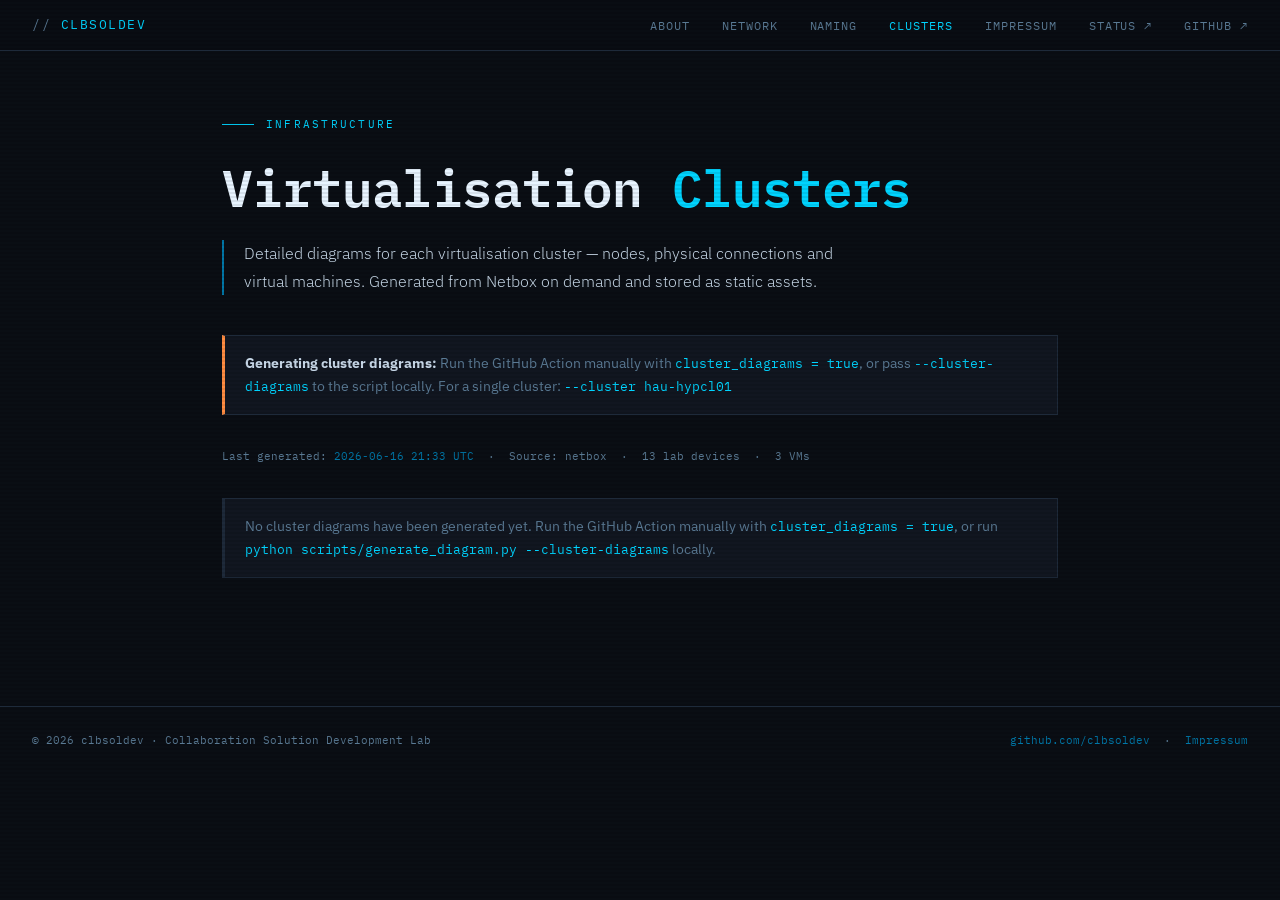
==== clusters.html @ f9344c49 "feat: cluster detail diagrams, impressum.json, --no-simplify flag, cluster notes from Netbox - Add d" ====
<!DOCTYPE html>
<html lang="en">
<head>
  <meta charset="UTF-8" />
  <meta name="viewport" content="width=device-width, initial-scale=1.0" />
  <title>Clusters · clbsoldev</title>
  <link rel="preconnect" href="https://fonts.googleapis.com" />
  <link rel="preconnect" href="https://fonts.gstatic.com" crossorigin />
  <link href="https://fonts.googleapis.com/css2?family=IBM+Plex+Mono:wght@400;600&family=IBM+Plex+Sans:ital,wght@0,300;0,400;0,600;1,300&display=swap" rel="stylesheet" />
  <link rel="stylesheet" href="assets/style.css" />
  <script src="assets/components.js" defer></script>
  <script src="assets/clusters.js"   defer></script>
</head>
<body>

<site-nav active="clusters"></site-nav>

<div class="page">

  <div class="eyebrow fade-up">Infrastructure</div>
  <h1 class="fade-up delay-1">Virtualisation <span class="accent">Clusters</span></h1>
  <p class="hero-desc fade-up delay-2">
    Detailed diagrams for each virtualisation cluster — nodes, physical connections
    and virtual machines. Generated from Netbox on demand and stored as static assets.
  </p>

  <div class="generate-hint">
    <strong>Generating cluster diagrams:</strong>
    Run the GitHub Action manually with <code>cluster_diagrams = true</code>,
    or pass <code>--cluster-diagrams</code> to the script locally.
    For a single cluster: <code>--cluster hau-hypcl01</code>
  </div>

  <div id="meta-line" class="text-dim"
       style="font-family:var(--mono);font-size:.7rem;margin-bottom:2rem;">
    Loading…
  </div>

  <div id="cluster-grid" class="cluster-grid">
    <!-- Populated by assets/clusters.js -->
  </div>

</div>

<site-footer></site-footer>

</body>
</html>
---- assets/style.css ----
/* ── clbsoldev · shared stylesheet ── */

:root {
  --bg:        #0a0e14;
  --surface:   #111620;
  --border:    #1e2a3a;
  --accent:    #00d4ff;
  --accent2:   #0077a8;
  --text:      #c8d8e8;
  --text-dim:  #5a7a94;
  --text-head: #e8f4ff;
  --green:     #00e5a0;
  --orange:    #ff8c42;
  --mono:      'IBM Plex Mono', monospace;
  --sans:      'IBM Plex Sans', sans-serif;
}

*, *::before, *::after { box-sizing: border-box; margin: 0; padding: 0; }
html { scroll-behavior: smooth; }

body {
  background: var(--bg);
  color: var(--text);
  font-family: var(--sans);
  font-size: 15px;
  line-height: 1.7;
  min-height: 100vh;
}

/* Scanline overlay */
body::before {
  content: '';
  position: fixed; inset: 0;
  background: repeating-linear-gradient(
    0deg, transparent, transparent 2px,
    rgba(0,0,0,.08) 2px, rgba(0,0,0,.08) 4px
  );
  pointer-events: none;
  z-index: 9999;
}

/* ── NAV (shared, also used by <site-nav> web component) ── */
.site-nav {
  position: sticky; top: 0; z-index: 100;
  background: rgba(10,14,20,.92);
  backdrop-filter: blur(12px);
  border-bottom: 1px solid var(--border);
  display: flex; align-items: center; justify-content: space-between;
  padding: .75rem 2rem;
}
.site-nav .nav-brand {
  font-family: var(--mono); font-size: .8rem;
  color: var(--accent); letter-spacing: .12em;
  text-transform: uppercase; text-decoration: none;
}
.site-nav .nav-brand span { color: var(--text-dim); }
.site-nav .nav-links { display: flex; gap: 2rem; list-style: none; }
.site-nav .nav-links a {
  font-family: var(--mono); font-size: .75rem;
  color: var(--text-dim); text-decoration: none;
  letter-spacing: .08em; text-transform: uppercase; transition: color .2s;
}
.site-nav .nav-links a:hover,
.site-nav .nav-links a.active { color: var(--accent); }

/* ── FOOTER ── */
.site-footer {
  border-top: 1px solid var(--border); padding: 1.5rem 2rem;
  display: flex; align-items: center; justify-content: space-between;
  flex-wrap: wrap; gap: .5rem;
}
.site-footer .footer-left {
  font-family: var(--mono); font-size: .68rem; color: var(--text-dim);
}
.site-footer .footer-right {
  font-family: var(--mono); font-size: .68rem; color: var(--text-dim);
}
.site-footer a { color: var(--accent2); text-decoration: none; }
.site-footer a:hover { color: var(--accent); }

/* ── IMPRESSUM ── */
.impressum-grid { display: grid; grid-template-columns: 1fr 1fr; gap: 2rem; }
@media (max-width: 600px) { .impressum-grid { grid-template-columns: 1fr; } }
.imp-block h3 {
  font-family: var(--mono); font-size: .75rem; letter-spacing: .12em;
  text-transform: uppercase; color: var(--accent); margin-bottom: .75rem;
}
.imp-block p, .imp-block address {
  font-size: .88rem; color: var(--text-dim); font-style: normal; line-height: 1.8;
}
.imp-block a { color: var(--accent2); text-decoration: none; }
.imp-block a:hover { color: var(--accent); }
.imp-disclaimer {
  margin-top: 2rem; padding: 1rem 1.25rem;
  border-left: 2px solid var(--border); font-size: .82rem; color: var(--text-dim);
}

/* ── TYPOGRAPHY ── */
.eyebrow {
  font-family: var(--mono); font-size: .7rem; letter-spacing: .2em;
  color: var(--accent); text-transform: uppercase;
  margin-bottom: 1.5rem;
  display: flex; align-items: center; gap: .75rem;
}
.eyebrow::before {
  content: ''; display: inline-block;
  width: 32px; height: 1px; background: var(--accent);
}

h1 {
  font-family: var(--mono);
  font-size: clamp(1.8rem, 5vw, 3.2rem);
  font-weight: 600; color: var(--text-head);
  line-height: 1.15; margin-bottom: 1.5rem; letter-spacing: -.02em;
}
h1 .accent { color: var(--accent); }

h2 {
  font-family: var(--mono); font-size: 1.5rem; font-weight: 600;
  color: var(--text-head); margin-bottom: 1rem; letter-spacing: -.01em;
}

.section-label {
  font-family: var(--mono); font-size: .68rem; letter-spacing: .2em;
  color: var(--accent); text-transform: uppercase; margin-bottom: .6rem;
}
.section-lead {
  color: var(--text-dim); font-weight: 300;
  margin-bottom: 3rem; max-width: 600px;
}

/* ── CARDS ── */
.card-grid {
  display: grid; grid-template-columns: repeat(auto-fit, minmax(260px, 1fr));
  gap: 1.25rem;
}
.card {
  background: var(--bg); border: 1px solid var(--border);
  padding: 1.5rem; transition: border-color .2s;
}
.card:hover { border-color: var(--accent2); }
.card-icon { font-size: 1.4rem; margin-bottom: .75rem; }
.card h3 {
  font-family: var(--mono); font-size: .85rem; font-weight: 600;
  color: var(--text-head); margin-bottom: .5rem; letter-spacing: .03em;
}
.card p { font-size: .88rem; color: var(--text-dim); line-height: 1.6; }

/* ── NETWORK ARCH ── */
.arch-grid { display: grid; grid-template-columns: 1fr 1fr 1fr; gap: 2rem; margin-bottom: 2rem; }
@media (max-width: 780px) { .arch-grid { grid-template-columns: 1fr; } }
.arch-block { border: 1px solid var(--border); background: var(--surface); padding: 1.5rem; }
.arch-block-title {
  font-family: var(--mono); font-size: .7rem; letter-spacing: .15em;
  text-transform: uppercase; margin-bottom: 1rem;
  padding-bottom: .5rem; border-bottom: 1px solid var(--border);
}
.arch-block-title.pub  { color: var(--orange); border-bottom-color: var(--orange); }
.arch-block-title.lab  { color: var(--green);  border-bottom-color: var(--green); }
.arch-block-title.saas { color: var(--accent2); border-bottom-color: var(--accent2); }
.node-list { list-style: none; }
.node-list li {
  display: flex; align-items: flex-start; gap: .75rem;
  padding: .5rem 0; border-bottom: 1px solid var(--border); font-size: .85rem;
}
.node-list li:last-child { border-bottom: none; }
.node-dot { width: 6px; height: 6px; border-radius: 50%; margin-top: .45rem; flex-shrink: 0; }
.node-dot.pub  { background: var(--orange); }
.node-dot.lab  { background: var(--green); }
.node-dot.saas { background: var(--accent2); }
.node-name { color: var(--text-head); font-family: var(--mono); font-size: .8rem; }
.node-desc { color: var(--text-dim); font-size: .8rem; }

/* ── WG CALLOUT ── */
.wg-callout {
  border: 1px solid var(--border); background: var(--surface);
  padding: 1rem 1.25rem; margin-bottom: 2rem;
  display: flex; align-items: flex-start; gap: .75rem;
}
.wg-callout-title {
  font-family: var(--mono); font-size: .75rem; color: var(--accent);
  font-weight: 600; margin-bottom: .25rem; letter-spacing: .05em;
}
.wg-callout-body { font-size: .83rem; color: var(--text-dim); line-height: 1.6; }

/* ── DIAGRAM ── */
.diagram-box { border: 1px solid var(--border); background: var(--surface); padding: 2rem; text-align: center; }
.diagram-box img { max-width: 100%; display: block; margin: 0 auto; }
.static-diagram { width: 100%; max-width: 960px; margin: 0 auto; display: block; }
.diagram-meta {
  font-family: var(--mono); font-size: .65rem; color: var(--text-dim);
  margin-top: 1rem; letter-spacing: .06em;
}

/* ── BUTTONS ── */
.btn-row { display: flex; gap: 1rem; flex-wrap: wrap; }
.btn {
  font-family: var(--mono); font-size: .78rem;
  letter-spacing: .08em; text-transform: uppercase; text-decoration: none;
  padding: .65rem 1.4rem; border: 1px solid var(--accent);
  color: var(--accent); background: transparent; transition: background .2s, color .2s; cursor: pointer;
}
.btn:hover { background: var(--accent); color: var(--bg); }
.btn.ghost { border-color: var(--border); color: var(--text-dim); }
.btn.ghost:hover { border-color: var(--text-dim); color: var(--text); background: transparent; }
.badge-row { display: flex; flex-wrap: wrap; gap: .6rem; margin-bottom: 3rem; }
.badge {
  font-family: var(--mono); font-size: .68rem; letter-spacing: .06em;
  padding: .3rem .75rem; border: 1px solid var(--border);
  border-radius: 2px; color: var(--text-dim); background: var(--surface);
}
.badge.hi { border-color: var(--accent2); color: var(--accent); }

/* ── NAMING PAGE ── */
.page { max-width: 900px; margin: 0 auto; padding: 4rem 2rem 6rem; }
.schema {
  background: var(--surface); border: 1px solid var(--border);
  border-left: 3px solid var(--accent);
  padding: 1.5rem 2rem; margin-bottom: 3rem; font-family: var(--mono);
}
.schema-line { font-size: 1.1rem; color: var(--text-head); letter-spacing: .04em; margin-bottom: .75rem; }
.schema-line .seg { color: var(--accent); }
.schema-line .sep { color: var(--text-dim); }
.schema-line .opt { color: var(--orange); }
.schema-annotation { display: flex; flex-wrap: wrap; gap: .5rem 2rem; font-size: .72rem; color: var(--text-dim); }
.schema-annotation .key { color: var(--accent); }

.example-grid { display: grid; grid-template-columns: repeat(auto-fit, minmax(340px, 1fr)); gap: 1rem; margin-bottom: 3rem; }
.example-card { background: var(--surface); border: 1px solid var(--border); padding: 1.25rem 1.5rem; }
.example-hostname { font-family: var(--mono); font-size: .95rem; font-weight: 600; color: var(--accent); margin-bottom: .5rem; }
.example-desc { font-size: .82rem; color: var(--text-dim); line-height: 1.6; }
.example-desc strong { color: var(--text); font-weight: 600; }

/* ── SORTABLE TABLE ── */
.conv-table-wrap { overflow-x: auto; margin-bottom: 2.5rem; }
.conv-table { width: 100%; border-collapse: collapse; font-size: .85rem; }
.conv-table th {
  font-family: var(--mono); font-size: .68rem; letter-spacing: .12em;
  text-transform: uppercase; color: var(--text-dim); text-align: left;
  padding: .5rem .75rem; border-bottom: 1px solid var(--border);
  cursor: pointer; user-select: none; white-space: nowrap;
}
.conv-table th:hover { color: var(--accent); }
.conv-table th .sort-icon { margin-left: .3em; opacity: .4; font-style: normal; }
.conv-table th.sorted-asc  .sort-icon,
.conv-table th.sorted-desc .sort-icon { opacity: 1; color: var(--accent); }
.conv-table td { padding: .6rem .75rem; border-bottom: 1px solid var(--border); vertical-align: top; }
.conv-table tr:last-child td { border-bottom: none; }
.conv-table tbody tr:hover td { background: var(--surface); }
.code { font-family: var(--mono); font-size: .82rem; color: var(--accent); font-weight: 600; white-space: nowrap; }
.code.orange { color: var(--orange); }
.code.green  { color: var(--green); }
.text-dim { color: var(--text-dim); font-size: .82rem; }
.callout {
  background: var(--surface); border: 1px solid var(--border);
  border-left: 3px solid var(--orange);
  padding: 1rem 1.25rem; font-size: .85rem; color: var(--text-dim); margin-bottom: 2rem;
}
.callout strong { color: var(--text); }

/* ── SECTION ── */
section { padding: 5rem 2rem; }
.section-inner { max-width: 960px; margin: 0 auto; }
#about { background: var(--surface); }
#impressum { background: var(--surface); }

/* ── HERO ── */
#home {
  min-height: 92vh; display: flex; flex-direction: column; justify-content: center;
  padding: 4rem 2rem 2rem; max-width: 960px; margin: 0 auto;
}
.hero-desc {
  font-size: 1rem; color: var(--text); font-weight: 300;
  max-width: 620px; margin-bottom: 2.5rem;
  border-left: 2px solid var(--accent2); padding-left: 1.25rem;
}

/* ── ANIMATIONS ── */
@keyframes fadeUp {
  from { opacity: 0; transform: translateY(20px); }
  to   { opacity: 1; transform: translateY(0); }
}
.fade-up  { animation: fadeUp .6s ease both; }
.delay-1  { animation-delay: .1s; }
.delay-2  { animation-delay: .25s; }
.delay-3  { animation-delay: .4s; }
.delay-4  { animation-delay: .55s; }

/* ── CLUSTERS PAGE ── */
.cluster-grid {
  display: flex;
  flex-direction: column;
  gap: 3rem;
}
.cluster-section {
  border: 1px solid var(--border);
  background: var(--surface);
}
.cluster-header {
  display: flex;
  align-items: flex-start;
  justify-content: space-between;
  padding: 1.25rem 1.5rem;
  border-bottom: 1px solid var(--border);
  gap: 1rem;
  flex-wrap: wrap;
}
.cluster-title {
  font-family: var(--mono);
  font-size: 1.1rem;
  font-weight: 600;
  color: var(--text-head);
  letter-spacing: .02em;
  margin: 0 0 .2rem 0;
}
.cluster-desc {
  font-size: .82rem;
  color: var(--text-dim);
  margin-top: .2rem;
}
.cluster-notes {
  font-size: .85rem;
  color: var(--text);
  margin-top: .6rem;
  line-height: 1.7;
  max-width: 600px;
  white-space: pre-wrap;
}
.cluster-badges {
  display: flex;
  gap: .5rem;
  flex-wrap: wrap;
  align-items: center;
}
.cluster-diagram {
  padding: 1.5rem;
  text-align: center;
  background: var(--bg);
}
.cluster-diagram img {
  max-width: 100%;
  display: block;
  margin: 0 auto;
}
.cluster-diagram .no-diagram {
  font-family: var(--mono);
  font-size: .8rem;
  color: var(--text-dim);
  padding: 2rem 0;
}
.cluster-nodes {
  padding: 1rem 1.5rem;
  border-top: 1px solid var(--border);
  display: flex;
  flex-wrap: wrap;
  gap: .4rem;
}
.node-pill {
  font-family: var(--mono);
  font-size: .7rem;
  color: var(--text-dim);
  background: var(--bg);
  border: 1px solid var(--border);
  padding: .2rem .6rem;
  border-radius: 2px;
}
.generate-hint {
  background: var(--surface);
  border: 1px solid var(--border);
  border-left: 3px solid var(--orange);
  padding: 1rem 1.25rem;
  font-size: .85rem;
  color: var(--text-dim);
  margin-bottom: 2rem;
}
.generate-hint strong { color: var(--text); }
.generate-hint code {
  font-family: var(--mono);
  font-size: .8rem;
  color: var(--accent);
}
#meta-ts { color: var(--accent2); }
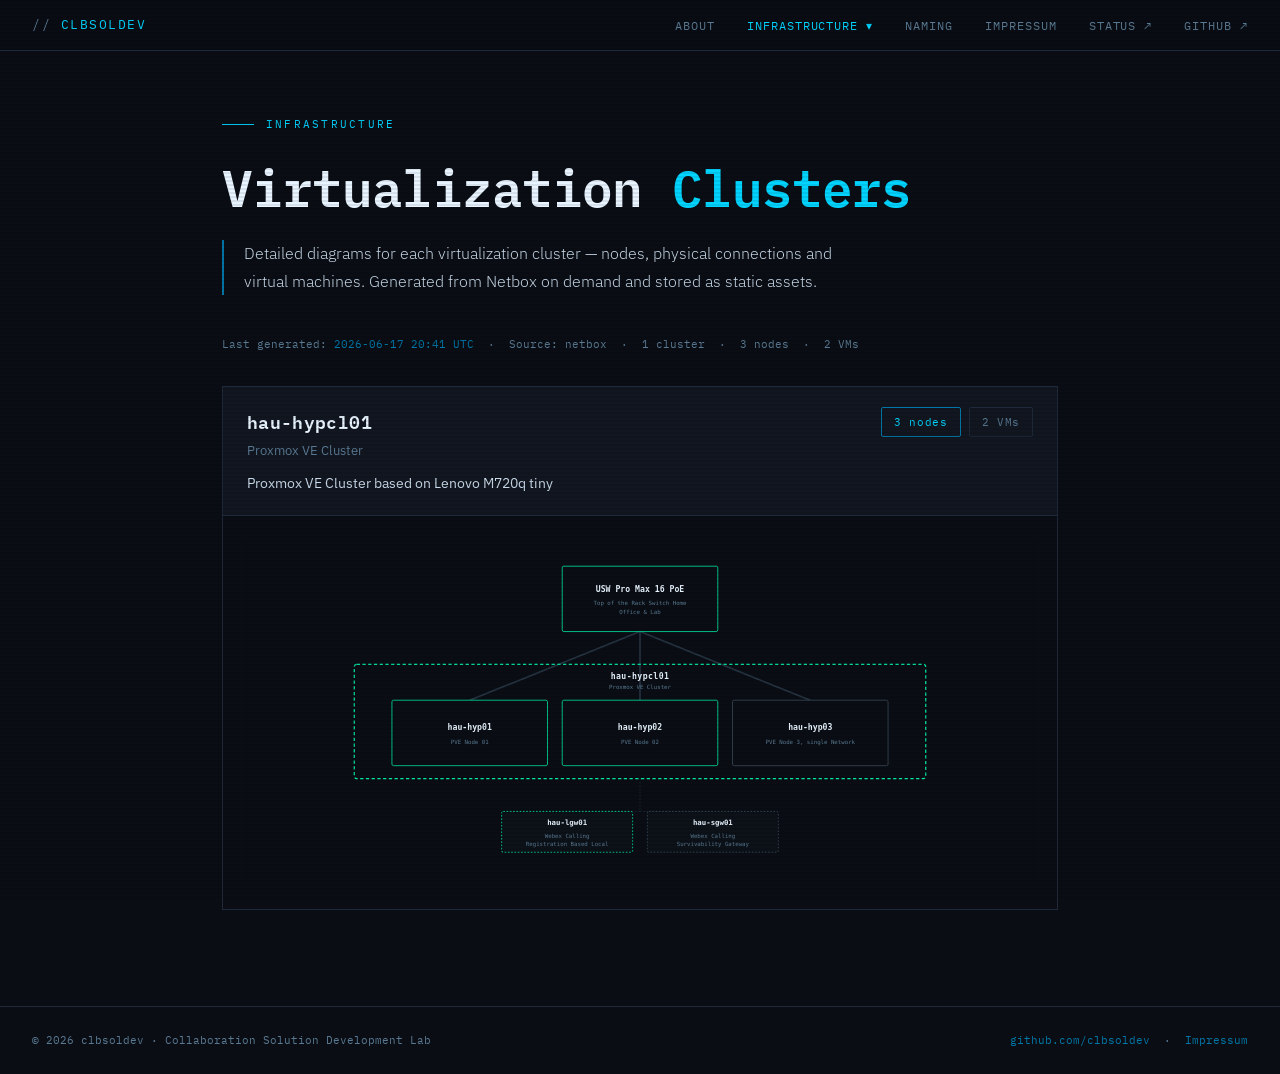
==== commit f8af9865: "fix: use American English spelling consistently" ====
--- a/clusters.html
+++ b/clusters.html
@@ -18,9 +18,9 @@
 <div class="page">
 
   <div class="eyebrow fade-up">Infrastructure</div>
-  <h1 class="fade-up delay-1">Virtualisation <span class="accent">Clusters</span></h1>
+  <h1 class="fade-up delay-1">Virtualization <span class="accent">Clusters</span></h1>
   <p class="hero-desc fade-up delay-2">
-    Detailed diagrams for each virtualisation cluster — nodes, physical connections
+    Detailed diagrams for each virtualization cluster — nodes, physical connections
     and virtual machines. Generated from Netbox on demand and stored as static assets.
   </p>
 
--- a/assets/style.css
+++ b/assets/style.css
@@ -380,3 +380,69 @@
   color: var(--accent);
 }
 #meta-ts { color: var(--accent2); }
+
+/* ── NAV DROPDOWN ── */
+.nav-dropdown {
+  position: relative;
+}
+.nav-dropdown-toggle {
+  cursor: default;
+  user-select: none;
+}
+.nav-dropdown-menu {
+  display: none;
+  position: absolute;
+  top: calc(100% + .6rem);
+  left: 50%;
+  transform: translateX(-50%);
+  background: rgba(10,14,20,.98);
+  border: 1px solid var(--border);
+  list-style: none;
+  padding: .4rem 0;
+  min-width: 160px;
+  z-index: 200;
+  backdrop-filter: blur(12px);
+  /* Slight fade-in */
+  opacity: 0;
+  transition: opacity .15s ease;
+}
+.nav-dropdown-menu::before {
+  content: '';
+  position: absolute;
+  top: -5px;
+  left: 50%;
+  transform: translateX(-50%);
+  border-left: 5px solid transparent;
+  border-right: 5px solid transparent;
+  border-bottom: 5px solid var(--border);
+}
+/* Gap fill so mouse can move from toggle to menu without it closing */
+.nav-dropdown-menu::after {
+  content: '';
+  position: absolute;
+  top: -.6rem;
+  left: 0;
+  right: 0;
+  height: .6rem;
+}
+.nav-dropdown:hover .nav-dropdown-menu {
+  display: block;
+  opacity: 1;
+}
+.nav-dropdown-menu li a {
+  display: block;
+  padding: .45rem 1.25rem;
+  font-family: var(--mono);
+  font-size: .75rem;
+  color: var(--text-dim);
+  text-decoration: none;
+  letter-spacing: .08em;
+  text-transform: uppercase;
+  transition: color .15s, background .15s;
+  white-space: nowrap;
+}
+.nav-dropdown-menu li a:hover,
+.nav-dropdown-menu li a.active {
+  color: var(--accent);
+  background: rgba(0,212,255,.05);
+}
